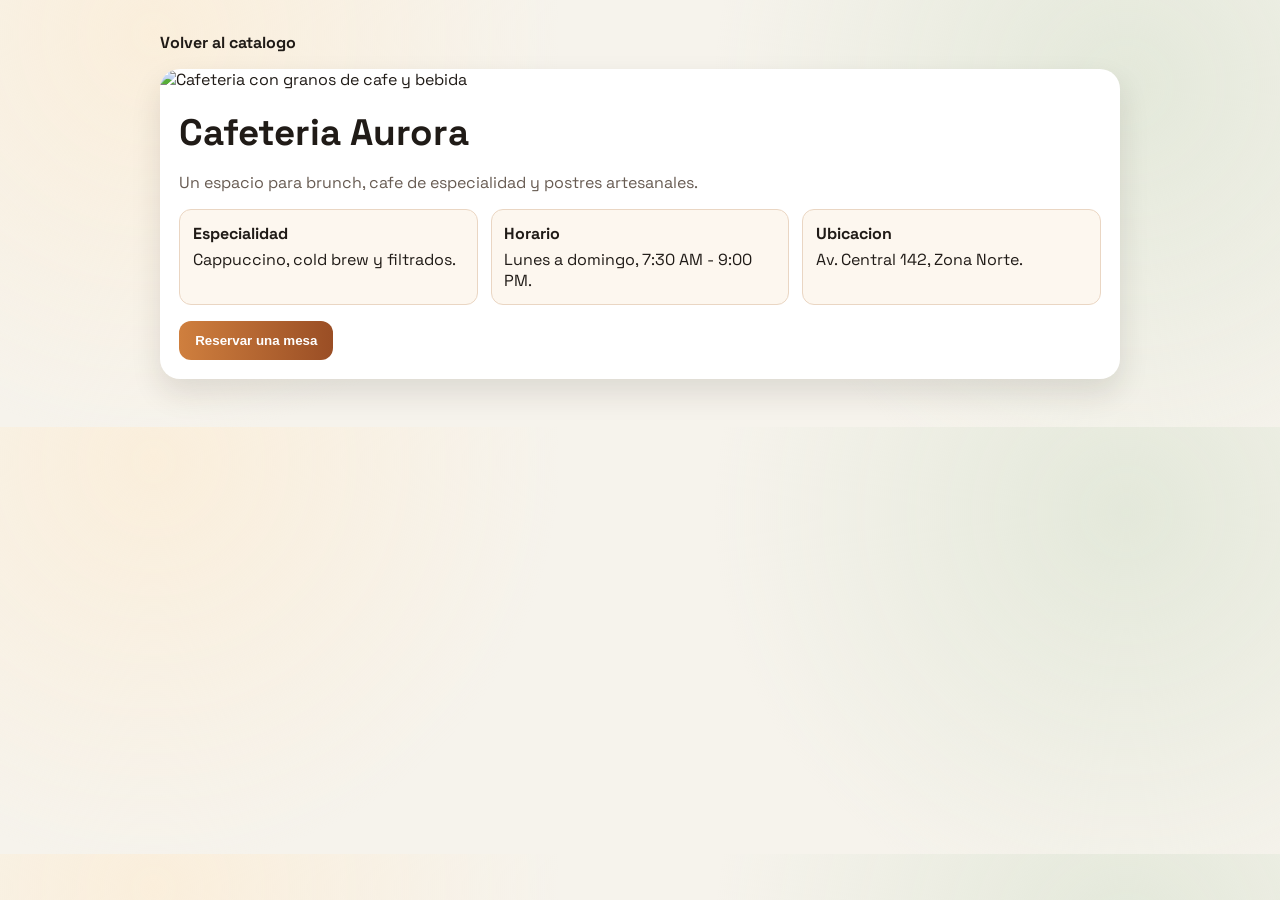
==== 1/index.html @ 76b707b1 "Comienzo del proyecto" ====
<!doctype html>
<html lang="es">
  <head>
    <meta charset="UTF-8" />
    <meta name="viewport" content="width=device-width, initial-scale=1.0" />
    <title>Cafeteria Aurora</title>
    <link rel="preconnect" href="https://fonts.googleapis.com" />
    <link rel="preconnect" href="https://fonts.gstatic.com" crossorigin />
    <link
      href="https://fonts.googleapis.com/css2?family=Space+Grotesk:wght@400;500;700&display=swap"
      rel="stylesheet"
    />
    <link rel="stylesheet" href="../assets/page.css" />
  </head>
  <body>
    <main class="page">
      <a class="back" href="../index.html">Volver al catalogo</a>

      <section class="hero">
        <img
          src="https://images.unsplash.com/photo-1495474472287-4d71bcdd2085?auto=format&fit=crop&w=1400&q=80"
          alt="Cafeteria con granos de cafe y bebida"
        />
        <div class="content">
          <h1>Cafeteria Aurora</h1>
          <p>
            Un espacio para brunch, cafe de especialidad y postres artesanales.
          </p>

          <div class="grid">
            <div class="item">
              <strong>Especialidad</strong>
              Cappuccino, cold brew y filtrados.
            </div>
            <div class="item">
              <strong>Horario</strong>
              Lunes a domingo, 7:30 AM - 9:00 PM.
            </div>
            <div class="item">
              <strong>Ubicacion</strong>
              Av. Central 142, Zona Norte.
            </div>
          </div>

          <button
            id="ctaButton"
            class="cta"
            data-message="Perfecto. Te esperamos hoy en Cafeteria Aurora."
          >
            Reservar una mesa
          </button>
          <p id="note" class="note" hidden></p>
        </div>
      </section>
    </main>

    <script src="../assets/page.js"></script>
  </body>
</html>
---- assets/page.css ----
:root {
  --bg: #f6f3ec;
  --surface: #ffffff;
  --text: #201b17;
  --muted: #685c53;
  --accent: #bc6a2f;
}

* {
  box-sizing: border-box;
}

body {
  margin: 0;
  font-family: "Space Grotesk", "Segoe UI", sans-serif;
  color: var(--text);
  background:
    radial-gradient(circle at 12% 8%, rgba(252, 237, 214, 0.75), transparent 34%),
    radial-gradient(circle at 88% 20%, rgba(223, 230, 214, 0.8), transparent 35%),
    var(--bg);
}

.page {
  width: min(960px, 92%);
  margin: 2rem auto 3rem;
}

.back {
  display: inline-block;
  text-decoration: none;
  color: var(--text);
  font-weight: 700;
  margin-bottom: 1rem;
}

.hero {
  background: var(--surface);
  border-radius: 20px;
  overflow: hidden;
  box-shadow: 0 14px 30px rgba(38, 29, 22, 0.12);
}

.hero img {
  width: 100%;
  height: min(48vw, 320px);
  object-fit: cover;
}

.content {
  padding: 1.2rem;
}

h1 {
  margin: 0;
  font-size: clamp(1.5rem, 4vw, 2.3rem);
}

p {
  color: var(--muted);
}

.grid {
  margin-top: 1rem;
  display: grid;
  grid-template-columns: repeat(auto-fit, minmax(190px, 1fr));
  gap: 0.8rem;
}

.item {
  background: #fdf7ef;
  border: 1px solid #ead6c3;
  border-radius: 12px;
  padding: 0.8rem;
}

.item strong {
  display: block;
  margin-bottom: 0.3rem;
}

.cta {
  margin-top: 1rem;
  border: 0;
  border-radius: 12px;
  padding: 0.75rem 1rem;
  font-weight: 700;
  background: linear-gradient(90deg, #cf7f3e, #9a4e25);
  color: #fff;
  cursor: pointer;
}

.note {
  margin-top: 0.9rem;
  font-weight: 500;
}
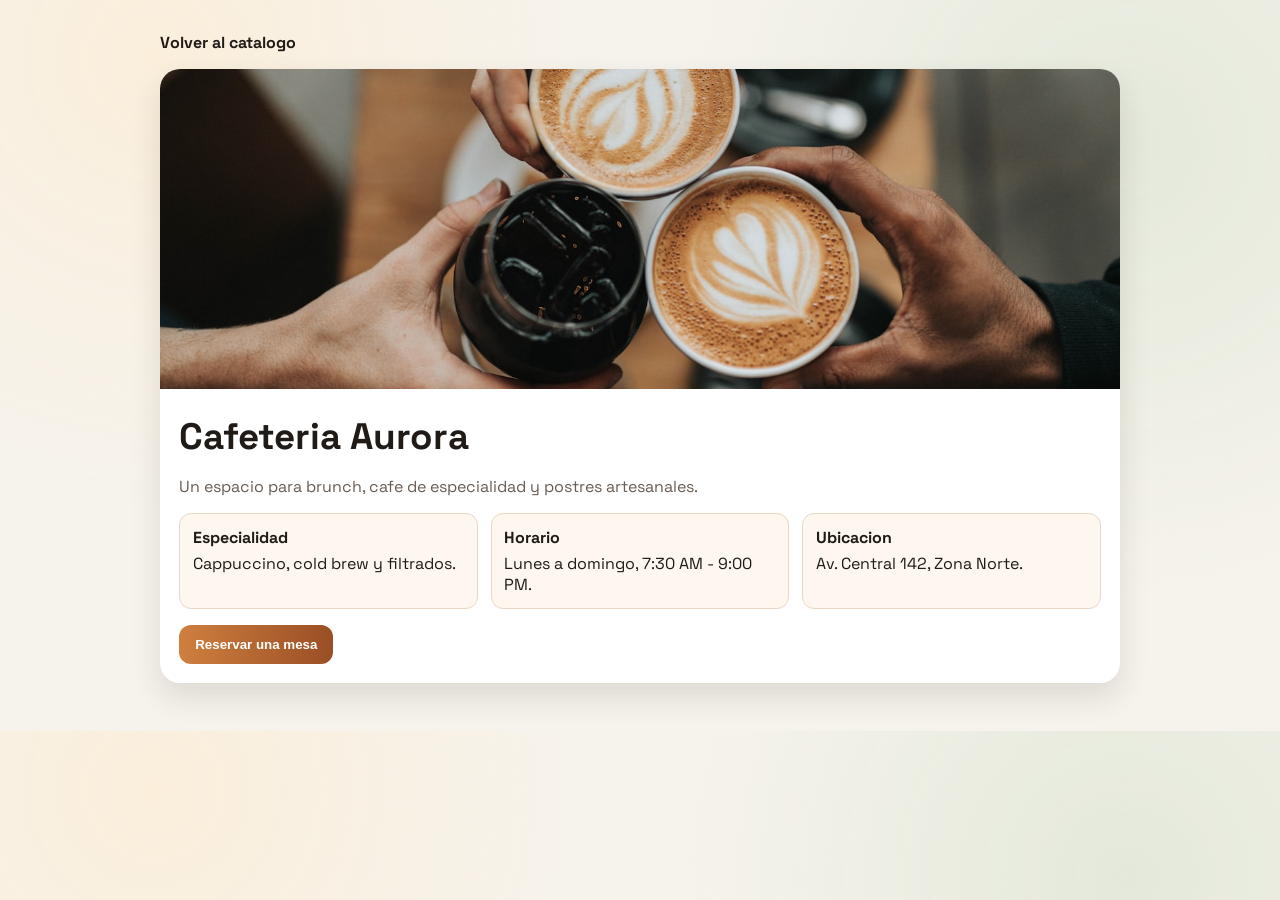
==== commit 30496d2b: "Cambios es las imagenes" ====
--- a/1/index.html
+++ b/1/index.html
@@ -10,7 +10,7 @@
       href="https://fonts.googleapis.com/css2?family=Space+Grotesk:wght@400;500;700&display=swap"
       rel="stylesheet"
     />
-    <link rel="stylesheet" href="../assets/page.css" />
+    <link rel="stylesheet" href="./assets/page.css" />
   </head>
   <body>
     <main class="page">
@@ -18,7 +18,7 @@
 
       <section class="hero">
         <img
-          src="https://images.unsplash.com/photo-1495474472287-4d71bcdd2085?auto=format&fit=crop&w=1400&q=80"
+          src="./images/cafeteria.jpg"
           alt="Cafeteria con granos de cafe y bebida"
         />
         <div class="content">
@@ -54,6 +54,6 @@
       </section>
     </main>
 
-    <script src="../assets/page.js"></script>
+    <script src="./assets/page.js"></script>
   </body>
 </html>
--- a/1/assets/page.css
+++ b/1/assets/page.css
@@ -0,0 +1,95 @@
+:root {
+  --bg: #f6f3ec;
+  --surface: #ffffff;
+  --text: #201b17;
+  --muted: #685c53;
+  --accent: #bc6a2f;
+}
+
+* {
+  box-sizing: border-box;
+}
+
+body {
+  margin: 0;
+  font-family: "Space Grotesk", "Segoe UI", sans-serif;
+  color: var(--text);
+  background:
+    radial-gradient(circle at 12% 8%, rgba(252, 237, 214, 0.75), transparent 34%),
+    radial-gradient(circle at 88% 20%, rgba(223, 230, 214, 0.8), transparent 35%),
+    var(--bg);
+}
+
+.page {
+  width: min(960px, 92%);
+  margin: 2rem auto 3rem;
+}
+
+.back {
+  display: inline-block;
+  text-decoration: none;
+  color: var(--text);
+  font-weight: 700;
+  margin-bottom: 1rem;
+}
+
+.hero {
+  background: var(--surface);
+  border-radius: 20px;
+  overflow: hidden;
+  box-shadow: 0 14px 30px rgba(38, 29, 22, 0.12);
+}
+
+.hero img {
+  width: 100%;
+  height: min(48vw, 320px);
+  object-fit: cover;
+}
+
+.content {
+  padding: 1.2rem;
+}
+
+h1 {
+  margin: 0;
+  font-size: clamp(1.5rem, 4vw, 2.3rem);
+}
+
+p {
+  color: var(--muted);
+}
+
+.grid {
+  margin-top: 1rem;
+  display: grid;
+  grid-template-columns: repeat(auto-fit, minmax(190px, 1fr));
+  gap: 0.8rem;
+}
+
+.item {
+  background: #fdf7ef;
+  border: 1px solid #ead6c3;
+  border-radius: 12px;
+  padding: 0.8rem;
+}
+
+.item strong {
+  display: block;
+  margin-bottom: 0.3rem;
+}
+
+.cta {
+  margin-top: 1rem;
+  border: 0;
+  border-radius: 12px;
+  padding: 0.75rem 1rem;
+  font-weight: 700;
+  background: linear-gradient(90deg, #cf7f3e, #9a4e25);
+  color: #fff;
+  cursor: pointer;
+}
+
+.note {
+  margin-top: 0.9rem;
+  font-weight: 500;
+}
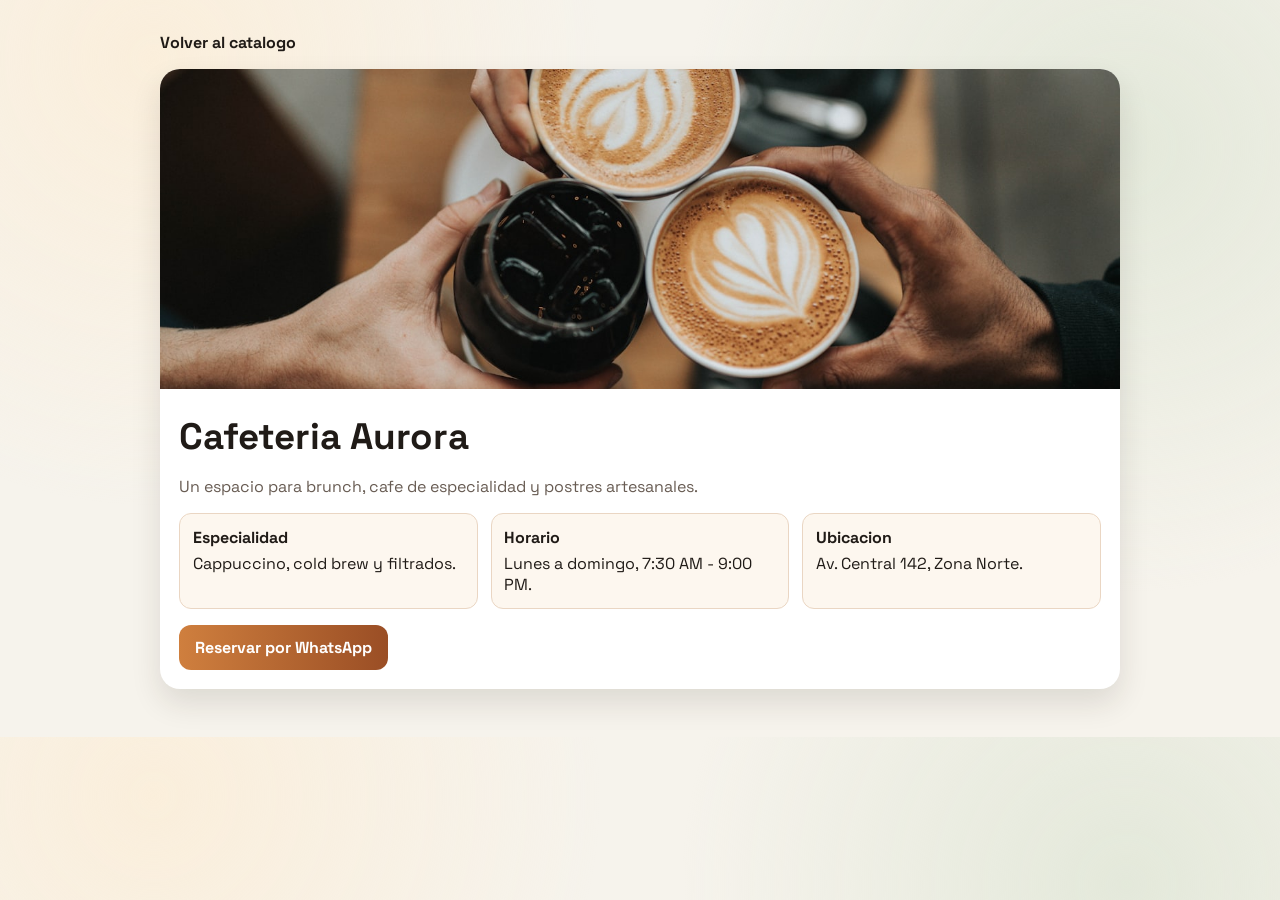
==== commit 9e0a11a2: "Update CTA buttons to use anchor tags for WhatsApp links" ====
--- a/1/index.html
+++ b/1/index.html
@@ -42,14 +42,14 @@
             </div>
           </div>
 
-          <button
-            id="ctaButton"
+          <a
             class="cta"
-            data-message="Perfecto. Te esperamos hoy en Cafeteria Aurora."
+            href="https://api.whatsapp.com/send?phone=0984263723&text=Hola,%20quiero%20reservar%20una%20mesa%20en%20Cafeteria%20Aurora"
+            target="_blank"
+            rel="noopener noreferrer"
           >
-            Reservar una mesa
-          </button>
-          <p id="note" class="note" hidden></p>
+            Reservar por WhatsApp
+          </a>
         </div>
       </section>
     </main>
--- a/1/assets/page.css
+++ b/1/assets/page.css
@@ -79,11 +79,13 @@
 }
 
 .cta {
+  display: inline-block;
   margin-top: 1rem;
   border: 0;
   border-radius: 12px;
   padding: 0.75rem 1rem;
   font-weight: 700;
+  text-decoration: none;
   background: linear-gradient(90deg, #cf7f3e, #9a4e25);
   color: #fff;
   cursor: pointer;
